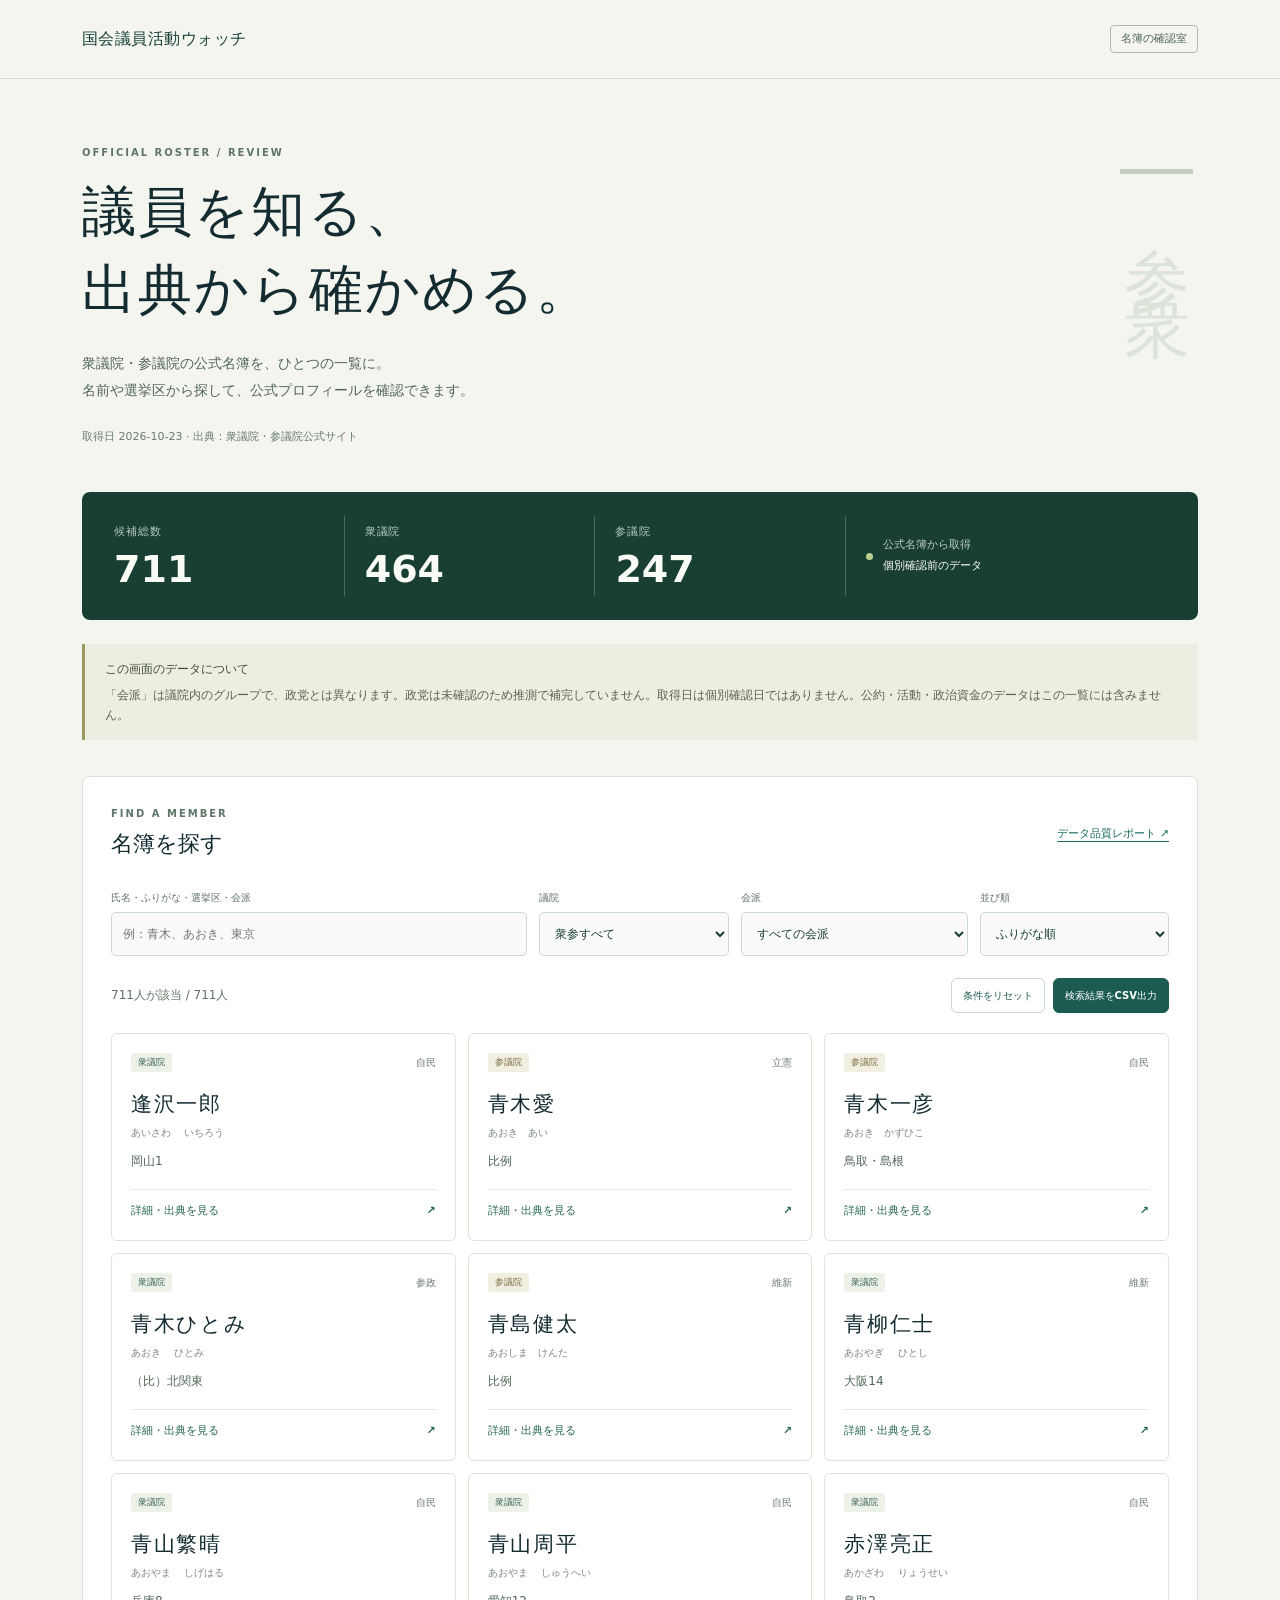
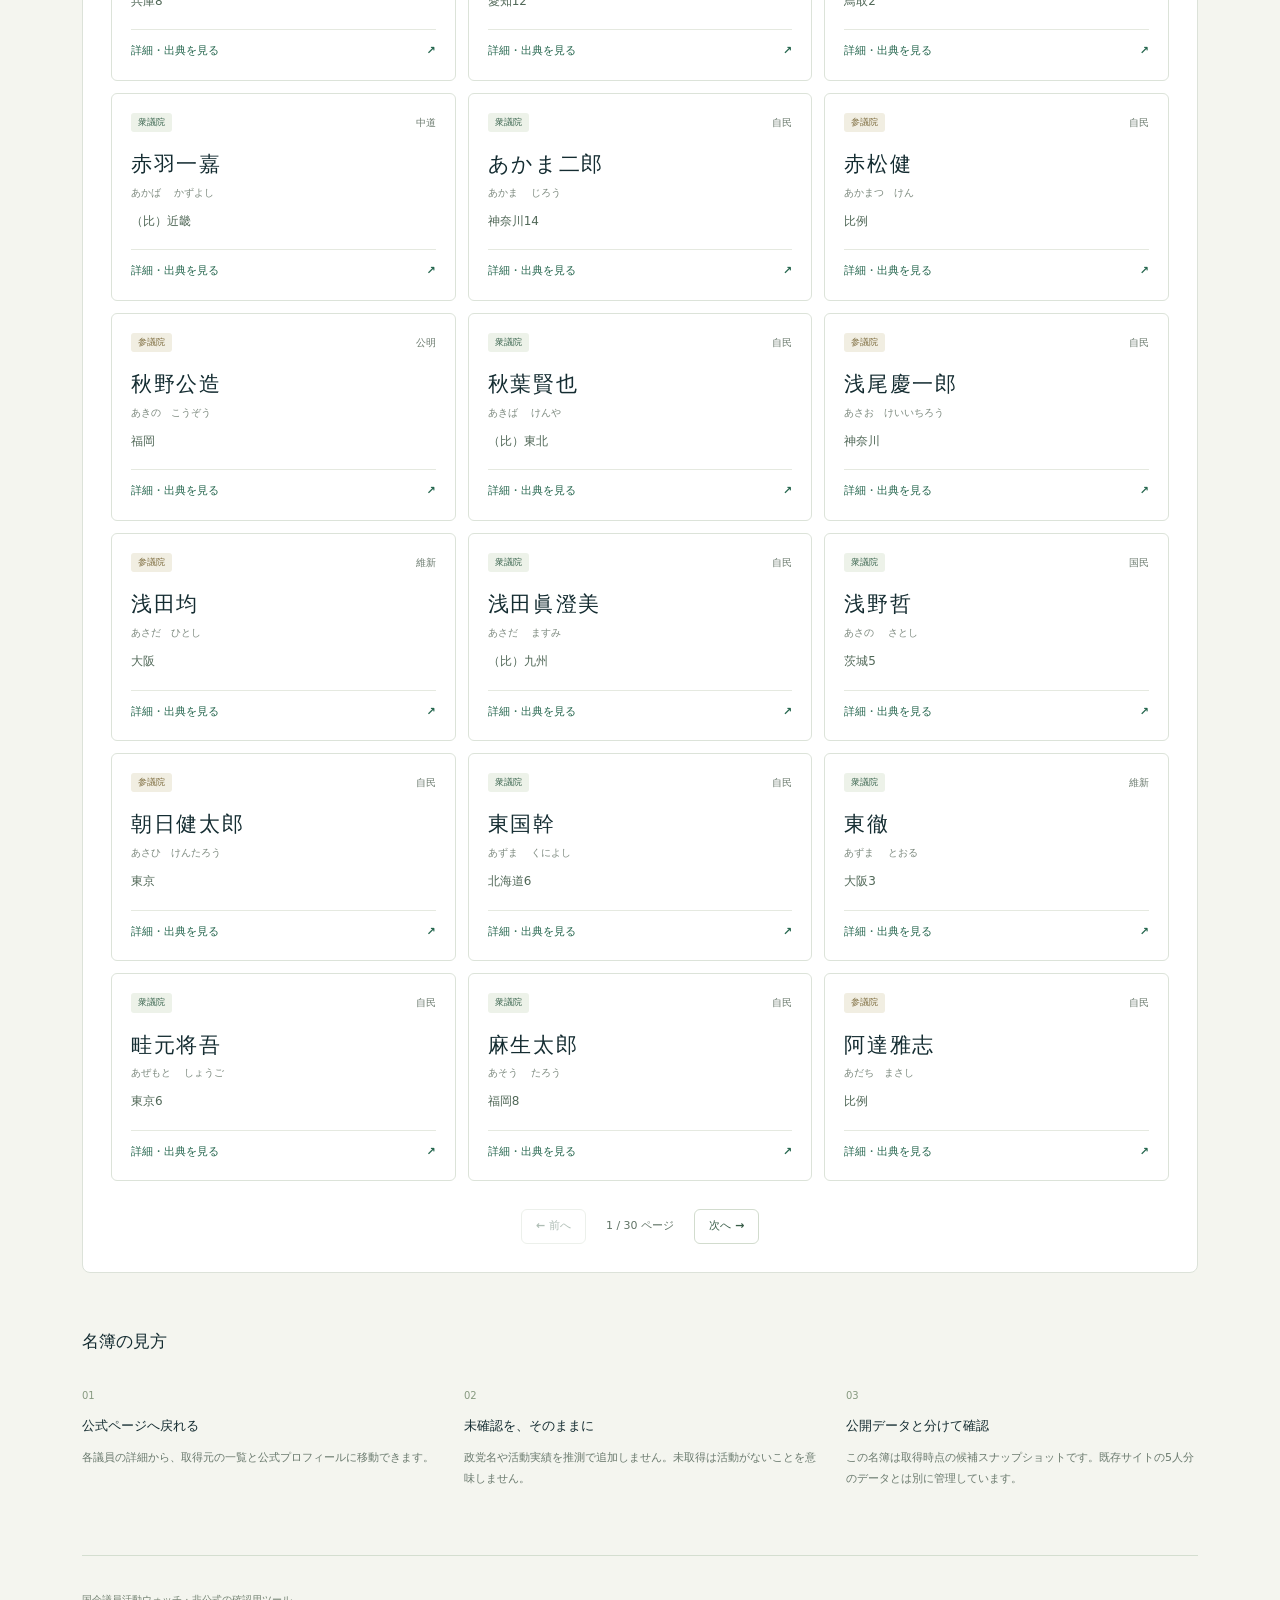
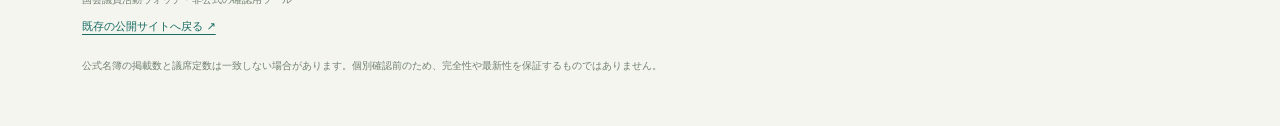
==== review/index.html @ bcdb1440 "Add separate official member review directory with search and sources" ====
<!doctype html>
<html lang="ja">
<head>
<meta charset="utf-8"><meta name="viewport" content="width=device-width,initial-scale=1">
<meta name="robots" content="noindex"><meta name="description" content="国会議員の公式名簿から取得した候補を、出典とともに確認する画面です。">
<title>議員名簿の確認室｜国会議員活動ウォッチ</title>
<link rel="stylesheet" href="style.css"><script src="app.js" defer></script>
</head>
<body>
<a class="skip" href="#results">一覧へスキップ</a>
<header><div class="wrap top"><a href="../" class="brand">国会議員活動ウォッチ</a><span class="tag">名簿の確認室</span></div></header>
<main class="wrap">
<section class="intro"><p class="eyebrow">OFFICIAL ROSTER / REVIEW</p><h1>議員を知る、<br>出典から確かめる。</h1><p class="lead">衆議院・参議院の公式名簿を、ひとつの一覧に。<br>名前や選挙区から探して、公式プロフィールを確認できます。</p><p class="snapshot" id="snapshot">名簿を読み込んでいます…</p></section>
<section class="stats" aria-label="取得した名簿の件数"><div><span>候補総数</span><strong id="total">—</strong></div><div><span>衆議院</span><strong id="lower">—</strong></div><div><span>参議院</span><strong id="upper">—</strong></div><div class="stat-note"><span class="dot"></span><p>公式名簿から取得<br><b>個別確認前のデータ</b></p></div></section>
<aside class="notice"><b>この画面のデータについて</b><p>「会派」は議院内のグループで、政党とは異なります。政党は未確認のため推測で補完していません。取得日は個別確認日ではありません。公約・活動・政治資金のデータはこの一覧には含みません。</p></aside>
<section class="workspace" aria-label="議員検索"><div class="section-head"><div><p class="eyebrow">FIND A MEMBER</p><h2>名簿を探す</h2></div><a class="text-link" href="quality-report.json" target="_blank" rel="noopener">データ品質レポート ↗</a></div>
<form id="filters" role="search"><div class="search-field"><label for="query">氏名・ふりがな・選挙区・会派</label><input id="query" type="search" placeholder="例：青木、あおき、東京" autocomplete="off"></div><div><label for="house">議院</label><select id="house"><option value="">衆参すべて</option><option>衆議院</option><option>参議院</option></select></div><div><label for="group">会派</label><select id="group"><option value="">すべての会派</option></select></div><div><label for="sort">並び順</label><select id="sort"><option value="kana">ふりがな順</option><option value="district">選挙区順</option></select></div></form>
<div class="toolbar"><p id="status" role="status" aria-live="polite">読み込み中…</p><div class="actions"><button id="reset" type="button" class="quiet">条件をリセット</button><button id="export" type="button" disabled>検索結果をCSV出力</button></div></div>
<div id="error" role="alert" hidden><h3>名簿を読み込めませんでした</h3><p>通信状態を確認して再読み込みしてください。</p><button id="retry" type="button">再読み込み</button></div>
<div id="results" class="members" tabindex="-1"></div><nav class="pager" aria-label="一覧のページ"><button id="prev" type="button" disabled>← 前へ</button><span id="pageLabel"></span><button id="next" type="button" disabled>次へ →</button></nav>
</section>
<section class="method"><h2>名簿の見方</h2><div class="method-grid"><div><span>01</span><h3>公式ページへ戻れる</h3><p>各議員の詳細から、取得元の一覧と公式プロフィールに移動できます。</p></div><div><span>02</span><h3>未確認を、そのままに</h3><p>政党名や活動実績を推測で追加しません。未取得は活動がないことを意味しません。</p></div><div><span>03</span><h3>公開データと分けて確認</h3><p>この名簿は取得時点の候補スナップショットです。既存サイトの5人分のデータとは別に管理しています。</p></div></div></section>
<footer><p>国会議員活動ウォッチ · 非公式の確認用ツール</p><a href="../">既存の公開サイトへ戻る ↗</a><p>公式名簿の掲載数と議席定数は一致しない場合があります。個別確認前のため、完全性や最新性を保証するものではありません。</p></footer>
</main>
<dialog id="detail" aria-labelledby="detailName"><div class="dialog-top"><span class="eyebrow">MEMBER / SOURCE</span><button id="closeDetail" aria-label="詳細を閉じる" class="quiet">閉じる ×</button></div><div id="detailBody"></div></dialog>
</body></html>
---- review/style.css ----
:root{font-family:Inter,"Noto Sans JP",system-ui,sans-serif;color:#142c31;background:#f4f5ef;font-synthesis:none;line-height:1.7}*{box-sizing:border-box}body{margin:0}button,input,select{font:inherit}button,a,input,select{touch-action:manipulation}a{color:#176b61;text-underline-offset:4px}button{cursor:pointer;border:1px solid #1c5b50;border-radius:6px;padding:10px 16px;background:#1c5b50;color:white;font-size:13px;font-weight:650}button:disabled{cursor:default;opacity:.4}.quiet{background:transparent;color:#1c5b50;border-color:#cbd4ce}button:hover:not(:disabled){filter:brightness(.92)}:focus-visible{outline:3px solid #b68123;outline-offset:4px}.wrap{max-width:1180px;margin:auto;padding:0 32px}header{border-bottom:1px solid #d6ddd6;background:#f4f5ef}.top{display:flex;align-items:center;justify-content:space-between;min-height:78px}.brand{font-size:16px;font-weight:800;color:#163f37;text-decoration:none;letter-spacing:.03em}.tag{font-size:11px;border:1px solid #adbbb0;border-radius:4px;padding:4px 10px;color:#4c6356}.intro{padding:65px 0 34px;position:relative}.intro:after{content:'参 衆';position:absolute;right:5px;top:90px;color:#dce4d9;writing-mode:vertical-rl;font:700 66px/1.1 serif;letter-spacing:.25em;border-top:5px solid #c2cdbf;padding-top:20px}.eyebrow{font-size:10px;font-weight:750;letter-spacing:.2em;color:#5e7568;margin:0 0 12px}h1{font-family:"Noto Serif JP",Georgia,serif;font-size:clamp(34px,4.5vw,54px);font-weight:650;letter-spacing:.04em;line-height:1.45;margin:0 0 20px}.lead{font-size:14px;color:#53665c;line-height:1.95}.snapshot{font-size:11px;color:#6a7b70;margin-top:24px}.stats{display:grid;grid-template-columns:repeat(3,1fr) 1.3fr;background:#193e34;color:#f9fbf5;border-radius:8px;padding:24px 32px;margin:0 0 24px;gap:20px}.stats>div{border-right:1px solid #4b6759}.stats span{font-size:11px;letter-spacing:.08em;color:#b6cdc0}.stats strong{display:block;font-size:38px;font-weight:550;line-height:1.4;font-variant-numeric:tabular-nums}.stats .stat-note{border:0;display:flex;align-items:center;gap:10px}.stat-note p{font-size:11px;line-height:1.9;margin:0;color:#bfd0c4}.stat-note b{font-weight:500;color:white}.dot{width:7px;height:7px;border-radius:50%;background:#b9ce91}.notice{background:#eceee2;border-left:3px solid #9b9861;padding:15px 20px;margin-bottom:36px;font-size:12px;color:#5c6250}.notice b{font-size:12px;color:#434d3d}.notice p{margin:5px 0 0}.workspace{background:#fff;border:1px solid #dce2d9;border-radius:8px;padding:28px}.section-head{display:flex;justify-content:space-between;align-items:center;gap:15px;margin-bottom:26px}h2{font-size:22px;font-weight:650;margin:0}.section-head .eyebrow{margin-bottom:3px}.text-link{font-size:11px}#filters{display:grid;grid-template-columns:2.2fr 1fr 1.2fr 1fr;gap:12px}label{display:block;font-size:10px;color:#5f7166;margin-bottom:6px}input,select{width:100%;min-width:0;background:#fafbf8;color:#193e34;border:1px solid #cfd8ce;border-radius:5px;padding:11px;font-size:12px;height:44px}.toolbar{display:flex;align-items:center;justify-content:space-between;gap:14px;padding:22px 0 20px}.toolbar p{font-size:12px;color:#607365;margin:0}.actions{display:flex;gap:8px}.actions button{font-size:10px;padding:8px 11px}.members{display:grid;grid-template-columns:repeat(3,minmax(0,1fr));gap:12px}.member{border:1px solid #dce3d9;border-radius:6px;padding:19px;display:flex;flex-direction:column;align-items:flex-start;background:#fff}.member:hover{border-color:#8ca895;background:#fcfdf9}.member-top{width:100%;display:flex;justify-content:space-between;gap:8px;align-items:center}.house{background:#edf2e9;color:#3c6650;border-radius:3px;padding:2px 7px;font-size:9px}.house.upper{background:#f1eee2;color:#7d6c3e}.group{color:#6b7a6e;font-size:10px}.member h3{font-family:"Noto Serif JP",serif;font-size:21px;letter-spacing:.08em;margin:15px 0 1px;font-weight:600}.kana{font-size:10px;color:#7b887d;margin:0 0 10px}.district{margin:0;font-size:12px;color:#516858}.member button{margin-top:18px;width:100%;background:transparent;border:0;border-top:1px solid #e5e9e0;border-radius:0;color:#25664e;text-align:left;padding:12px 0 0;font-size:11px}.member button:after{content:'↗';float:right}.empty{grid-column:1/-1;padding:40px 10px;text-align:center;color:#67786b}.pager{display:flex;justify-content:center;align-items:center;gap:20px;margin:28px 0 0}.pager span{font-size:11px;color:#607365}.pager button{background:#fff;color:#375c47;border-color:#d2dcce;font-size:11px;padding:7px 14px}.method{padding:54px 0}.method h2{font-size:17px;margin-bottom:24px}.method-grid{display:grid;grid-template-columns:repeat(3,1fr);gap:30px}.method-grid span{font-size:10px;color:#879a80}.method h3{font-size:13px;margin:8px 0}.method p{font-size:11px;color:#69796d;line-height:1.9}footer{padding:25px 0 42px;border-top:1px solid #d4ded0;color:#718070;font-size:10px}footer a{font-size:11px}footer p:last-child{margin-top:20px}dialog{width:min(560px,calc(100% - 28px));border:1px solid #c4d2c0;border-radius:10px;padding:28px;color:#173c31;max-height:85vh;overflow:auto}dialog::backdrop{background:#0e2b25a8}.dialog-top{display:flex;align-items:center;justify-content:space-between;gap:12px}.dialog-top .eyebrow{margin:0}.dialog-top button{font-size:11px;padding:6px 10px}dialog h2{font-size:28px;margin:25px 0 3px}dialog dl{display:grid;grid-template-columns:95px 1fr;font-size:12px;border-top:1px solid #d9e2d4;margin:20px 0}dt,dd{margin:0;padding:10px 0;border-bottom:1px solid #e5ebe0}dt{color:#788774}dialog .source-links{display:flex;flex-wrap:wrap;gap:12px;font-size:12px}dialog .note{font-size:11px;color:#6a7c68;background:#f2f5ed;padding:14px}.skip{position:absolute;left:12px;top:-60px;background:white;padding:8px;z-index:5}.skip:focus{top:10px}#error{padding:20px;background:#fff3ec;color:#823e21;border-radius:6px}#error h3{font-size:15px}[hidden]{display:none!important}@media(max-width:850px){.members{grid-template-columns:repeat(2,minmax(0,1fr))}#filters{grid-template-columns:2fr 1fr}.stats{grid-template-columns:repeat(3,1fr);padding:20px}.stats .stat-note{grid-column:1/-1;border-top:1px solid #476354;padding-top:12px}.stats>div:nth-child(3){border:0}.intro:after{font-size:45px}.method-grid{gap:18px}}@media(max-width:520px){.wrap{padding:0 18px}.top{min-height:65px}.brand{font-size:12px}.tag{font-size:9px}.intro{padding-top:38px}.intro:after{display:none}.lead{font-size:12px}.stats{gap:12px}.stats strong{font-size:29px}.stats span{font-size:9px}.notice{font-size:11px;padding:12px}.workspace{padding:18px 14px}.section-head{align-items:flex-start;flex-direction:column;gap:8px}h2{font-size:20px}#filters{grid-template-columns:1fr 1fr}.search-field{grid-column:1/-1}.toolbar{align-items:flex-start;flex-direction:column;gap:10px}.members{grid-template-columns:1fr}.member{padding:18px}.member h3{font-size:23px}.method-grid{grid-template-columns:1fr;gap:12px}.method{padding:35px 0}.method-grid p{margin-top:5px}.pager{gap:12px}dialog{padding:20px}dialog dl{grid-template-columns:85px 1fr}.snapshot{font-size:10px}}
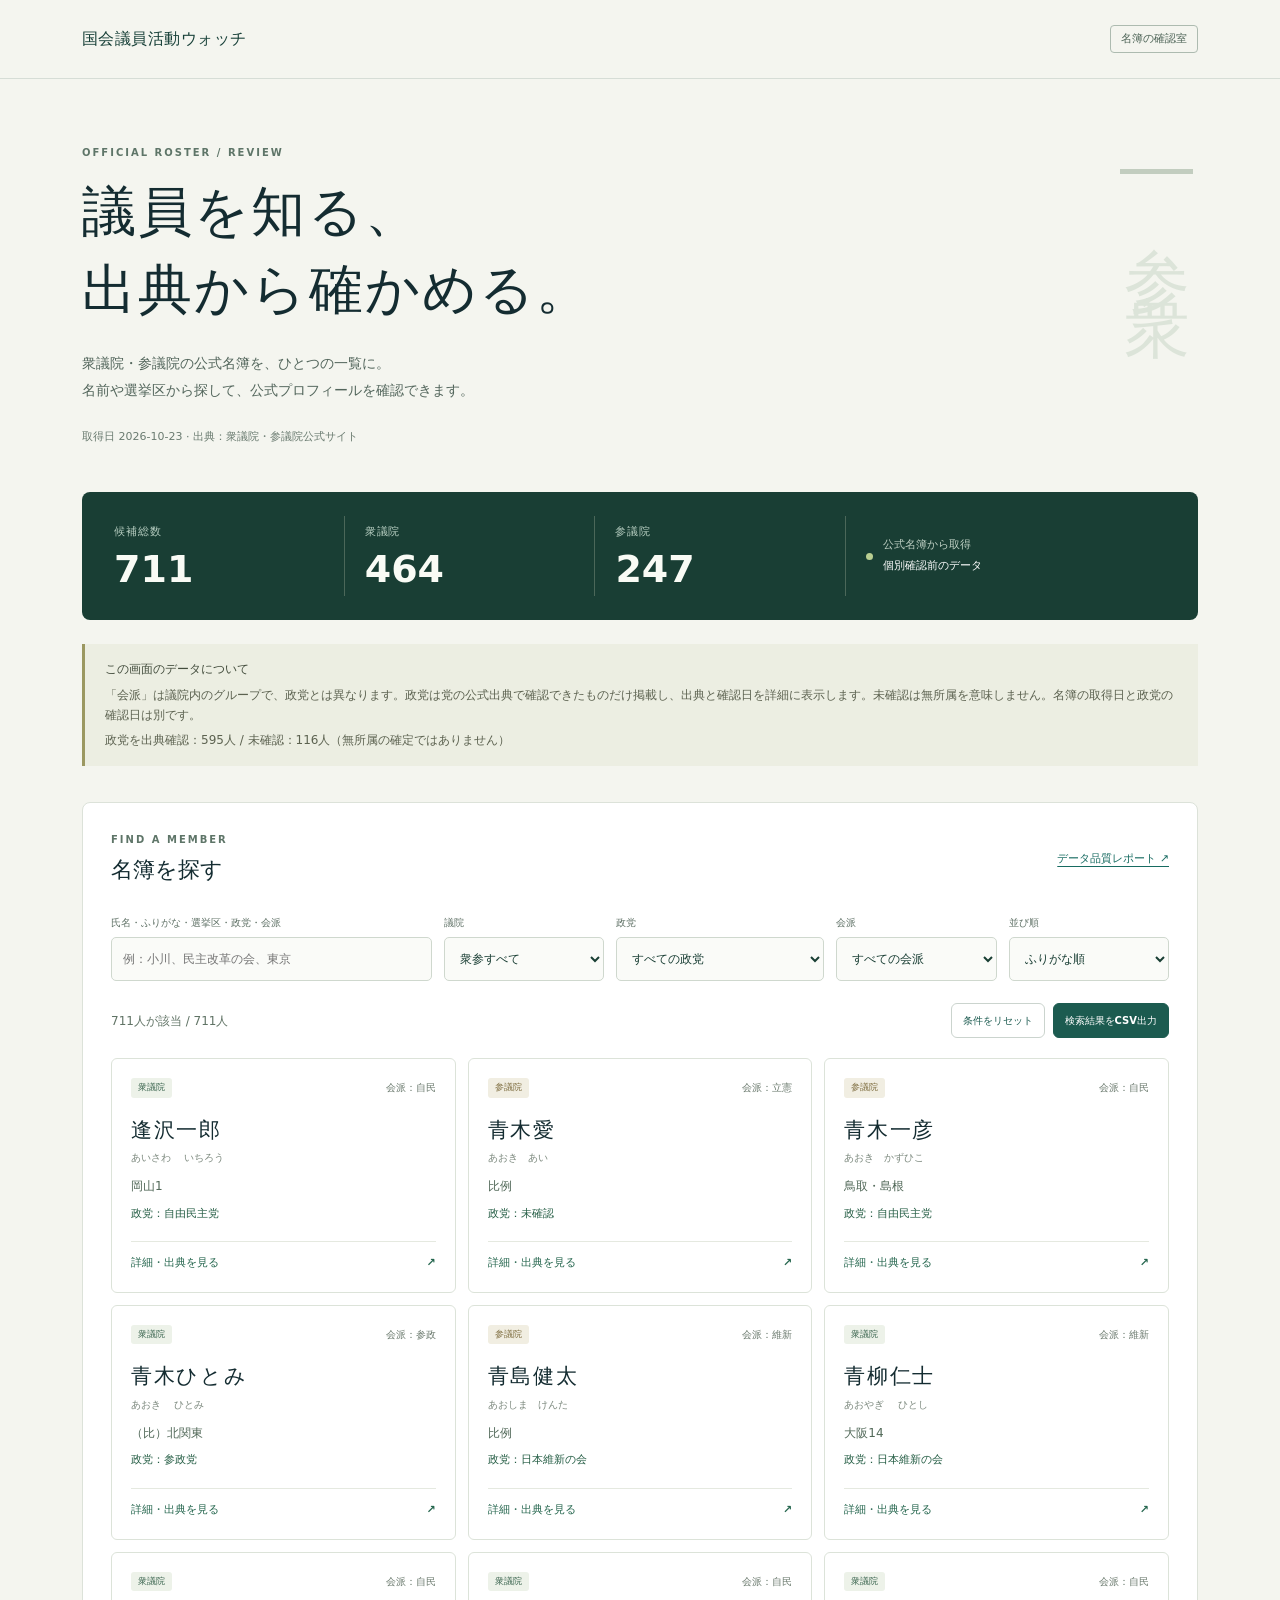
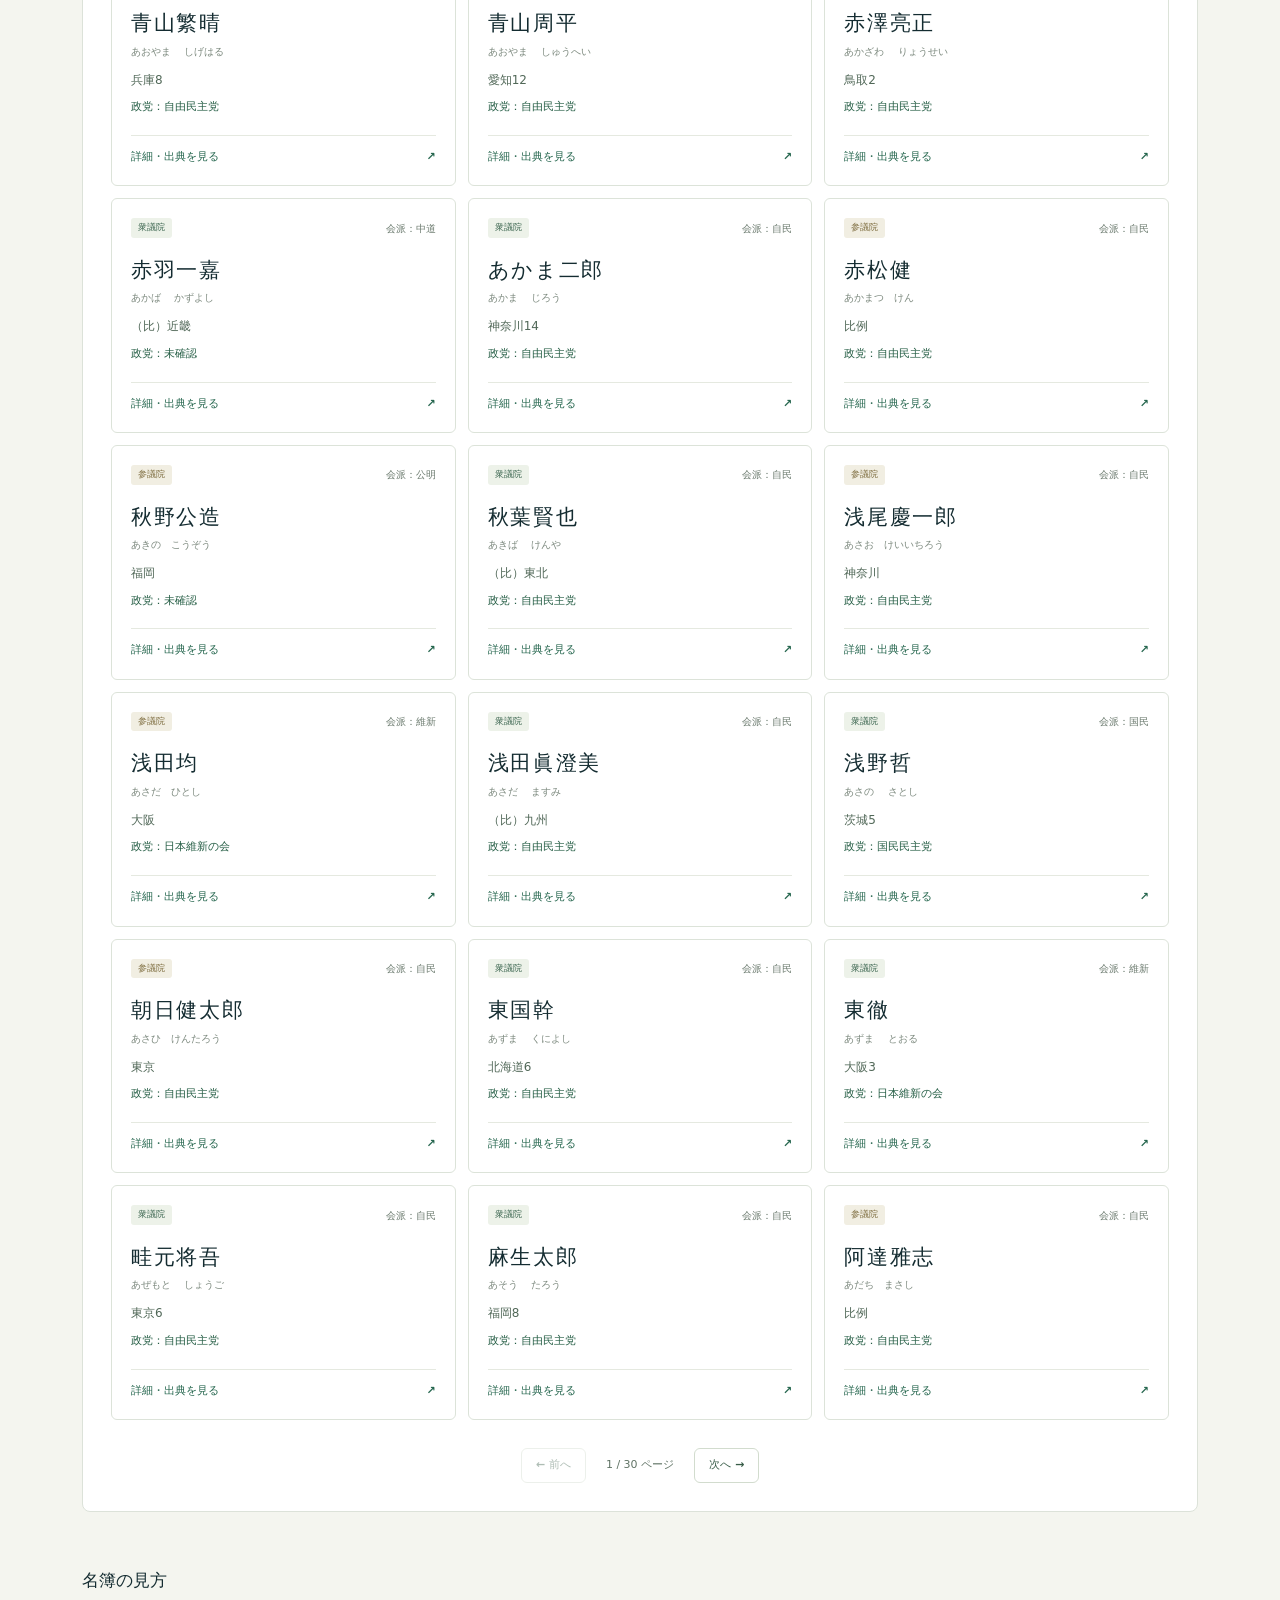
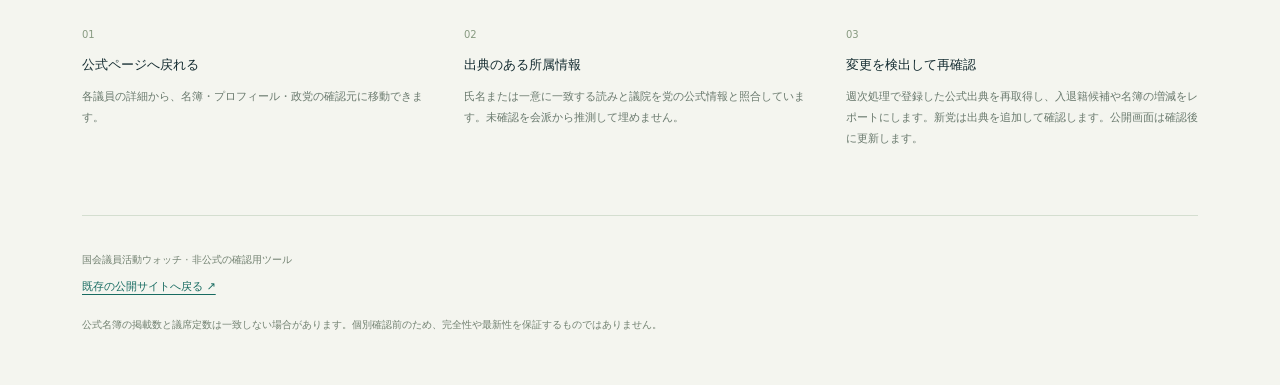
==== commit 0f6276b3: "Verify party memberships with official sources and track changes" ====
--- a/review/index.html
+++ b/review/index.html
@@ -12,14 +12,14 @@
 <main class="wrap">
 <section class="intro"><p class="eyebrow">OFFICIAL ROSTER / REVIEW</p><h1>議員を知る、<br>出典から確かめる。</h1><p class="lead">衆議院・参議院の公式名簿を、ひとつの一覧に。<br>名前や選挙区から探して、公式プロフィールを確認できます。</p><p class="snapshot" id="snapshot">名簿を読み込んでいます…</p></section>
 <section class="stats" aria-label="取得した名簿の件数"><div><span>候補総数</span><strong id="total">—</strong></div><div><span>衆議院</span><strong id="lower">—</strong></div><div><span>参議院</span><strong id="upper">—</strong></div><div class="stat-note"><span class="dot"></span><p>公式名簿から取得<br><b>個別確認前のデータ</b></p></div></section>
-<aside class="notice"><b>この画面のデータについて</b><p>「会派」は議院内のグループで、政党とは異なります。政党は未確認のため推測で補完していません。取得日は個別確認日ではありません。公約・活動・政治資金のデータはこの一覧には含みません。</p></aside>
+<aside class="notice"><b>この画面のデータについて</b><p>「会派」は議院内のグループで、政党とは異なります。政党は党の公式出典で確認できたものだけ掲載し、出典と確認日を詳細に表示します。未確認は無所属を意味しません。名簿の取得日と政党の確認日は別です。</p><p id="partyStatus" role="status"></p></aside>
 <section class="workspace" aria-label="議員検索"><div class="section-head"><div><p class="eyebrow">FIND A MEMBER</p><h2>名簿を探す</h2></div><a class="text-link" href="quality-report.json" target="_blank" rel="noopener">データ品質レポート ↗</a></div>
-<form id="filters" role="search"><div class="search-field"><label for="query">氏名・ふりがな・選挙区・会派</label><input id="query" type="search" placeholder="例：青木、あおき、東京" autocomplete="off"></div><div><label for="house">議院</label><select id="house"><option value="">衆参すべて</option><option>衆議院</option><option>参議院</option></select></div><div><label for="group">会派</label><select id="group"><option value="">すべての会派</option></select></div><div><label for="sort">並び順</label><select id="sort"><option value="kana">ふりがな順</option><option value="district">選挙区順</option></select></div></form>
+<form id="filters" role="search"><div class="search-field"><label for="query">氏名・ふりがな・選挙区・政党・会派</label><input id="query" type="search" placeholder="例：小川、民主改革の会、東京" autocomplete="off"></div><div><label for="house">議院</label><select id="house"><option value="">衆参すべて</option><option>衆議院</option><option>参議院</option></select></div><div><label for="party">政党</label><select id="party"><option value="">すべての政党</option></select></div><div><label for="group">会派</label><select id="group"><option value="">すべての会派</option></select></div><div><label for="sort">並び順</label><select id="sort"><option value="kana">ふりがな順</option><option value="district">選挙区順</option></select></div></form>
 <div class="toolbar"><p id="status" role="status" aria-live="polite">読み込み中…</p><div class="actions"><button id="reset" type="button" class="quiet">条件をリセット</button><button id="export" type="button" disabled>検索結果をCSV出力</button></div></div>
 <div id="error" role="alert" hidden><h3>名簿を読み込めませんでした</h3><p>通信状態を確認して再読み込みしてください。</p><button id="retry" type="button">再読み込み</button></div>
 <div id="results" class="members" tabindex="-1"></div><nav class="pager" aria-label="一覧のページ"><button id="prev" type="button" disabled>← 前へ</button><span id="pageLabel"></span><button id="next" type="button" disabled>次へ →</button></nav>
 </section>
-<section class="method"><h2>名簿の見方</h2><div class="method-grid"><div><span>01</span><h3>公式ページへ戻れる</h3><p>各議員の詳細から、取得元の一覧と公式プロフィールに移動できます。</p></div><div><span>02</span><h3>未確認を、そのままに</h3><p>政党名や活動実績を推測で追加しません。未取得は活動がないことを意味しません。</p></div><div><span>03</span><h3>公開データと分けて確認</h3><p>この名簿は取得時点の候補スナップショットです。既存サイトの5人分のデータとは別に管理しています。</p></div></div></section>
+<section class="method"><h2>名簿の見方</h2><div class="method-grid"><div><span>01</span><h3>公式ページへ戻れる</h3><p>各議員の詳細から、名簿・プロフィール・政党の確認元に移動できます。</p></div><div><span>02</span><h3>出典のある所属情報</h3><p>氏名または一意に一致する読みと議院を党の公式情報と照合しています。未確認を会派から推測して埋めません。</p></div><div><span>03</span><h3>変更を検出して再確認</h3><p>週次処理で登録した公式出典を再取得し、入退籍候補や名簿の増減をレポートにします。新党は出典を追加して確認します。公開画面は確認後に更新します。</p></div></div></section>
 <footer><p>国会議員活動ウォッチ · 非公式の確認用ツール</p><a href="../">既存の公開サイトへ戻る ↗</a><p>公式名簿の掲載数と議席定数は一致しない場合があります。個別確認前のため、完全性や最新性を保証するものではありません。</p></footer>
 </main>
 <dialog id="detail" aria-labelledby="detailName"><div class="dialog-top"><span class="eyebrow">MEMBER / SOURCE</span><button id="closeDetail" aria-label="詳細を閉じる" class="quiet">閉じる ×</button></div><div id="detailBody"></div></dialog>
--- a/review/style.css
+++ b/review/style.css
@@ -1 +1,2 @@
 :root{font-family:Inter,"Noto Sans JP",system-ui,sans-serif;color:#142c31;background:#f4f5ef;font-synthesis:none;line-height:1.7}*{box-sizing:border-box}body{margin:0}button,input,select{font:inherit}button,a,input,select{touch-action:manipulation}a{color:#176b61;text-underline-offset:4px}button{cursor:pointer;border:1px solid #1c5b50;border-radius:6px;padding:10px 16px;background:#1c5b50;color:white;font-size:13px;font-weight:650}button:disabled{cursor:default;opacity:.4}.quiet{background:transparent;color:#1c5b50;border-color:#cbd4ce}button:hover:not(:disabled){filter:brightness(.92)}:focus-visible{outline:3px solid #b68123;outline-offset:4px}.wrap{max-width:1180px;margin:auto;padding:0 32px}header{border-bottom:1px solid #d6ddd6;background:#f4f5ef}.top{display:flex;align-items:center;justify-content:space-between;min-height:78px}.brand{font-size:16px;font-weight:800;color:#163f37;text-decoration:none;letter-spacing:.03em}.tag{font-size:11px;border:1px solid #adbbb0;border-radius:4px;padding:4px 10px;color:#4c6356}.intro{padding:65px 0 34px;position:relative}.intro:after{content:'参 衆';position:absolute;right:5px;top:90px;color:#dce4d9;writing-mode:vertical-rl;font:700 66px/1.1 serif;letter-spacing:.25em;border-top:5px solid #c2cdbf;padding-top:20px}.eyebrow{font-size:10px;font-weight:750;letter-spacing:.2em;color:#5e7568;margin:0 0 12px}h1{font-family:"Noto Serif JP",Georgia,serif;font-size:clamp(34px,4.5vw,54px);font-weight:650;letter-spacing:.04em;line-height:1.45;margin:0 0 20px}.lead{font-size:14px;color:#53665c;line-height:1.95}.snapshot{font-size:11px;color:#6a7b70;margin-top:24px}.stats{display:grid;grid-template-columns:repeat(3,1fr) 1.3fr;background:#193e34;color:#f9fbf5;border-radius:8px;padding:24px 32px;margin:0 0 24px;gap:20px}.stats>div{border-right:1px solid #4b6759}.stats span{font-size:11px;letter-spacing:.08em;color:#b6cdc0}.stats strong{display:block;font-size:38px;font-weight:550;line-height:1.4;font-variant-numeric:tabular-nums}.stats .stat-note{border:0;display:flex;align-items:center;gap:10px}.stat-note p{font-size:11px;line-height:1.9;margin:0;color:#bfd0c4}.stat-note b{font-weight:500;color:white}.dot{width:7px;height:7px;border-radius:50%;background:#b9ce91}.notice{background:#eceee2;border-left:3px solid #9b9861;padding:15px 20px;margin-bottom:36px;font-size:12px;color:#5c6250}.notice b{font-size:12px;color:#434d3d}.notice p{margin:5px 0 0}.workspace{background:#fff;border:1px solid #dce2d9;border-radius:8px;padding:28px}.section-head{display:flex;justify-content:space-between;align-items:center;gap:15px;margin-bottom:26px}h2{font-size:22px;font-weight:650;margin:0}.section-head .eyebrow{margin-bottom:3px}.text-link{font-size:11px}#filters{display:grid;grid-template-columns:2.2fr 1fr 1.2fr 1fr;gap:12px}label{display:block;font-size:10px;color:#5f7166;margin-bottom:6px}input,select{width:100%;min-width:0;background:#fafbf8;color:#193e34;border:1px solid #cfd8ce;border-radius:5px;padding:11px;font-size:12px;height:44px}.toolbar{display:flex;align-items:center;justify-content:space-between;gap:14px;padding:22px 0 20px}.toolbar p{font-size:12px;color:#607365;margin:0}.actions{display:flex;gap:8px}.actions button{font-size:10px;padding:8px 11px}.members{display:grid;grid-template-columns:repeat(3,minmax(0,1fr));gap:12px}.member{border:1px solid #dce3d9;border-radius:6px;padding:19px;display:flex;flex-direction:column;align-items:flex-start;background:#fff}.member:hover{border-color:#8ca895;background:#fcfdf9}.member-top{width:100%;display:flex;justify-content:space-between;gap:8px;align-items:center}.house{background:#edf2e9;color:#3c6650;border-radius:3px;padding:2px 7px;font-size:9px}.house.upper{background:#f1eee2;color:#7d6c3e}.group{color:#6b7a6e;font-size:10px}.member h3{font-family:"Noto Serif JP",serif;font-size:21px;letter-spacing:.08em;margin:15px 0 1px;font-weight:600}.kana{font-size:10px;color:#7b887d;margin:0 0 10px}.district{margin:0;font-size:12px;color:#516858}.member button{margin-top:18px;width:100%;background:transparent;border:0;border-top:1px solid #e5e9e0;border-radius:0;color:#25664e;text-align:left;padding:12px 0 0;font-size:11px}.member button:after{content:'↗';float:right}.empty{grid-column:1/-1;padding:40px 10px;text-align:center;color:#67786b}.pager{display:flex;justify-content:center;align-items:center;gap:20px;margin:28px 0 0}.pager span{font-size:11px;color:#607365}.pager button{background:#fff;color:#375c47;border-color:#d2dcce;font-size:11px;padding:7px 14px}.method{padding:54px 0}.method h2{font-size:17px;margin-bottom:24px}.method-grid{display:grid;grid-template-columns:repeat(3,1fr);gap:30px}.method-grid span{font-size:10px;color:#879a80}.method h3{font-size:13px;margin:8px 0}.method p{font-size:11px;color:#69796d;line-height:1.9}footer{padding:25px 0 42px;border-top:1px solid #d4ded0;color:#718070;font-size:10px}footer a{font-size:11px}footer p:last-child{margin-top:20px}dialog{width:min(560px,calc(100% - 28px));border:1px solid #c4d2c0;border-radius:10px;padding:28px;color:#173c31;max-height:85vh;overflow:auto}dialog::backdrop{background:#0e2b25a8}.dialog-top{display:flex;align-items:center;justify-content:space-between;gap:12px}.dialog-top .eyebrow{margin:0}.dialog-top button{font-size:11px;padding:6px 10px}dialog h2{font-size:28px;margin:25px 0 3px}dialog dl{display:grid;grid-template-columns:95px 1fr;font-size:12px;border-top:1px solid #d9e2d4;margin:20px 0}dt,dd{margin:0;padding:10px 0;border-bottom:1px solid #e5ebe0}dt{color:#788774}dialog .source-links{display:flex;flex-wrap:wrap;gap:12px;font-size:12px}dialog .note{font-size:11px;color:#6a7c68;background:#f2f5ed;padding:14px}.skip{position:absolute;left:12px;top:-60px;background:white;padding:8px;z-index:5}.skip:focus{top:10px}#error{padding:20px;background:#fff3ec;color:#823e21;border-radius:6px}#error h3{font-size:15px}[hidden]{display:none!important}@media(max-width:850px){.members{grid-template-columns:repeat(2,minmax(0,1fr))}#filters{grid-template-columns:2fr 1fr}.stats{grid-template-columns:repeat(3,1fr);padding:20px}.stats .stat-note{grid-column:1/-1;border-top:1px solid #476354;padding-top:12px}.stats>div:nth-child(3){border:0}.intro:after{font-size:45px}.method-grid{gap:18px}}@media(max-width:520px){.wrap{padding:0 18px}.top{min-height:65px}.brand{font-size:12px}.tag{font-size:9px}.intro{padding-top:38px}.intro:after{display:none}.lead{font-size:12px}.stats{gap:12px}.stats strong{font-size:29px}.stats span{font-size:9px}.notice{font-size:11px;padding:12px}.workspace{padding:18px 14px}.section-head{align-items:flex-start;flex-direction:column;gap:8px}h2{font-size:20px}#filters{grid-template-columns:1fr 1fr}.search-field{grid-column:1/-1}.toolbar{align-items:flex-start;flex-direction:column;gap:10px}.members{grid-template-columns:1fr}.member{padding:18px}.member h3{font-size:23px}.method-grid{grid-template-columns:1fr;gap:12px}.method{padding:35px 0}.method-grid p{margin-top:5px}.pager{gap:12px}dialog{padding:20px}dialog dl{grid-template-columns:85px 1fr}.snapshot{font-size:10px}}
+.party-label{font-size:11px;color:#245d44;margin:8px 0 0}#filters{grid-template-columns:2fr 1fr 1.3fr 1fr 1fr}@media(max-width:850px){#filters{grid-template-columns:1fr 1fr}.search-field{grid-column:1/-1}}
